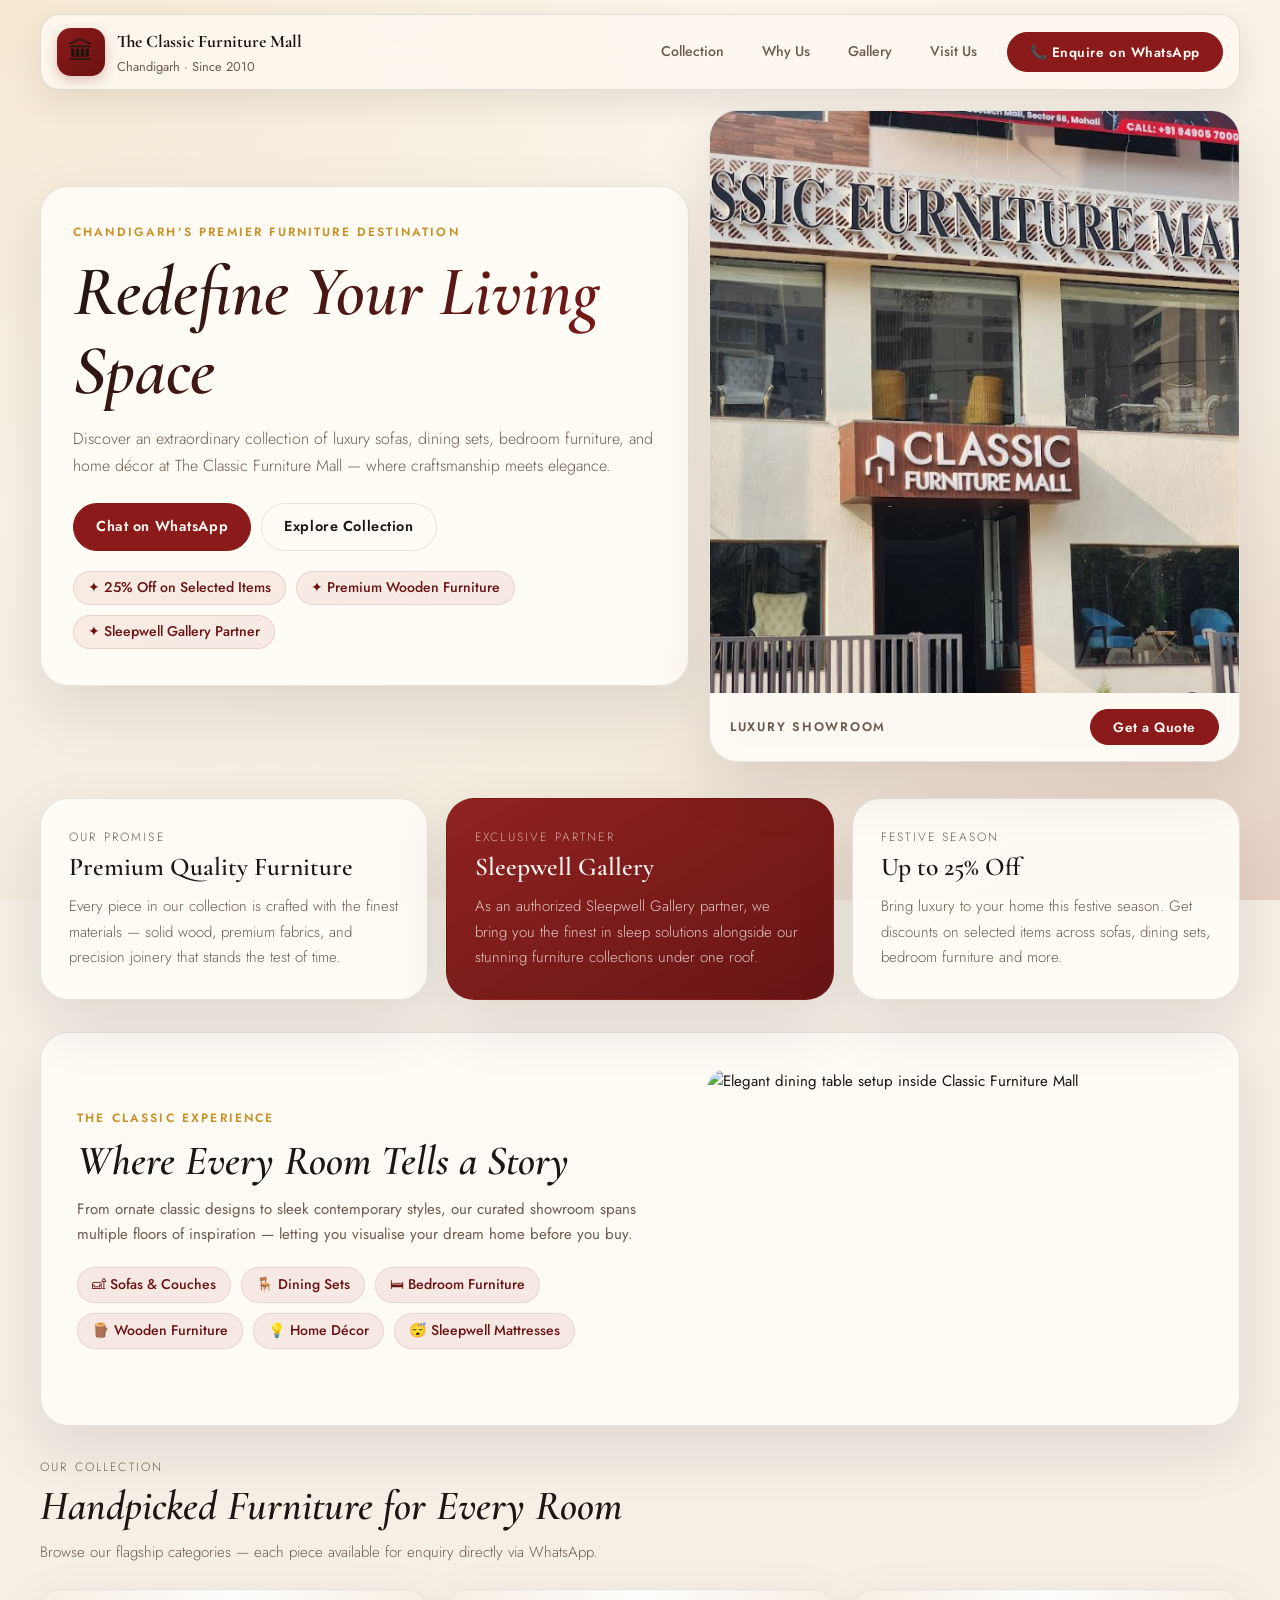
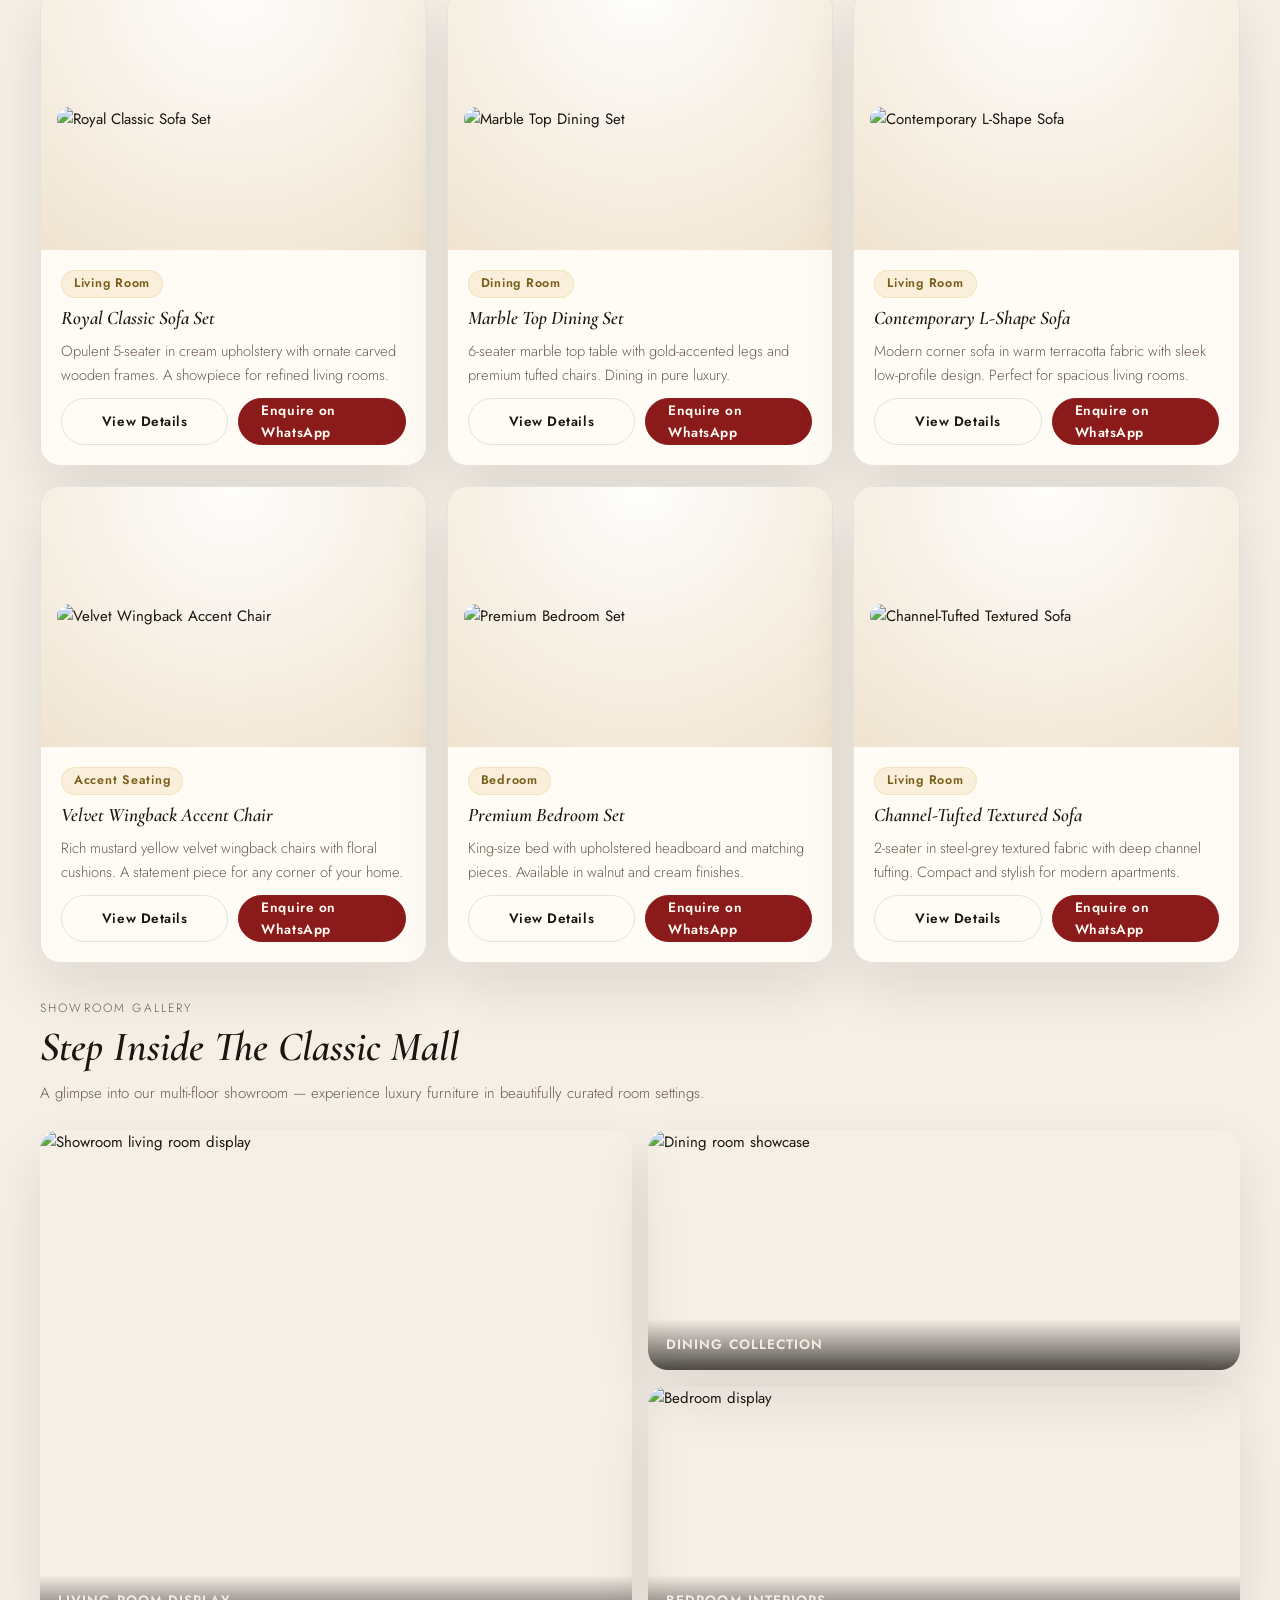
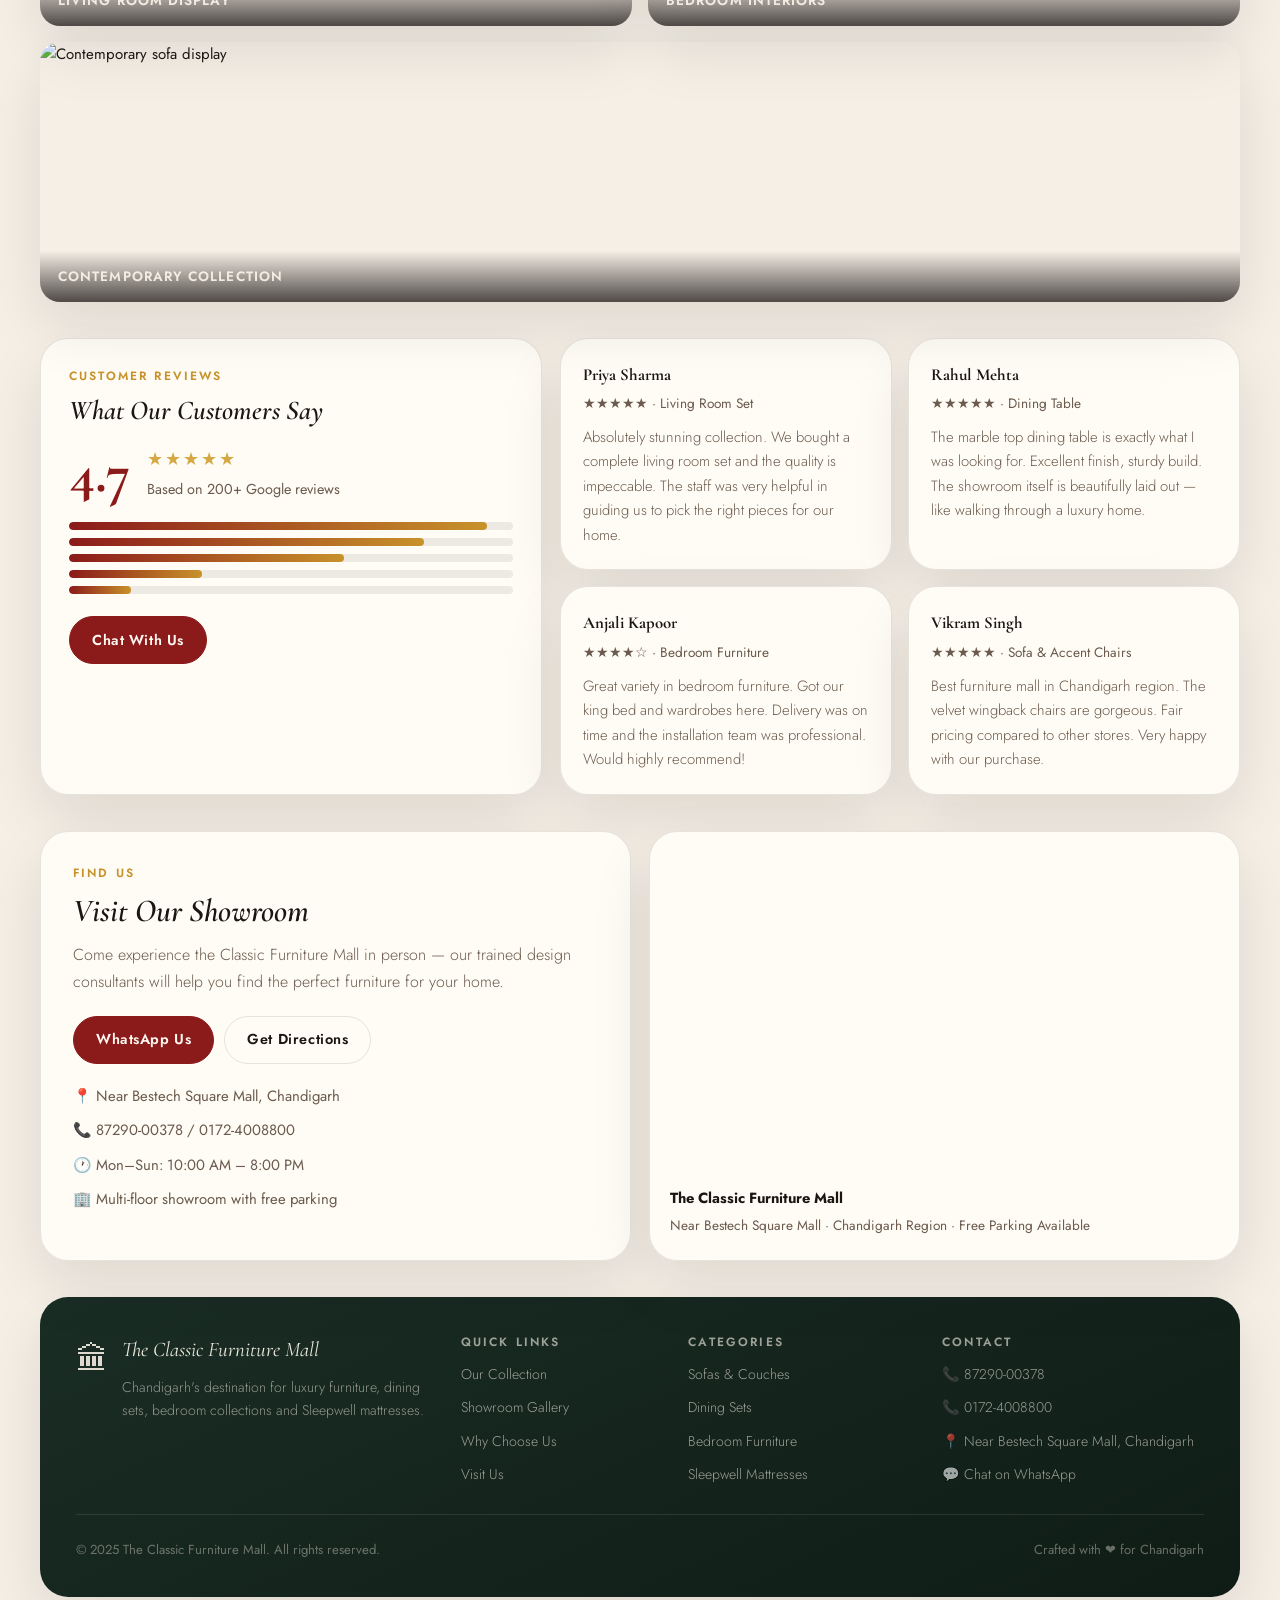
==== index.html @ c1176abf "Add files via upload" ====
<!DOCTYPE html>
<html lang="en">
<head>
  <meta charset="UTF-8" />
  <meta name="viewport" content="width=device-width, initial-scale=1.0" />
  <title>The Classic Furniture Mall – Chandigarh</title>
  <link rel="preconnect" href="https://fonts.googleapis.com" />
  <link rel="preconnect" href="https://fonts.gstatic.com" crossorigin />
  <link href="https://fonts.googleapis.com/css2?family=Cormorant+Garamond:ital,wght@0,400;0,600;0,700;1,400;1,600&family=Jost:wght@300;400;500;600;700&display=swap" rel="stylesheet" />
  <link rel="stylesheet" href="styles.css" />
</head>
<body>

<div class="site-bg"></div>

<!-- TOPBAR -->
<header class="topbar" id="topbar">
  <div class="shell">
    <div class="topbar-inner">
      <a href="#" class="brand">
        <div class="brand-icon">🏛</div>
        <div class="brand-text">
          <strong>The Classic Furniture Mall</strong>
          <span>Chandigarh · Since 2010</span>
        </div>
      </a>
      <nav class="nav">
        <a href="#collection">Collection</a>
        <a href="#why-us">Why Us</a>
        <a href="#gallery">Gallery</a>
        <a href="#visit">Visit Us</a>
      </nav>
      <a class="button button-solid topbar-cta" id="header-whatsapp" href="#" target="_blank" rel="noopener">
        📞 Enquire on WhatsApp
      </a>
    </div>
  </div>
</header>

<!-- HERO -->
<section class="hero">
  <div class="shell">
    <div class="hero-grid">
      <div class="hero-copy panel">
        <p class="eyebrow">Chandigarh's Premier Furniture Destination</p>
        <h1>Redefine Your Living Space</h1>
        <p class="lede">Discover an extraordinary collection of luxury sofas, dining sets, bedroom furniture, and home décor at The Classic Furniture Mall — where craftsmanship meets elegance.</p>
        <div class="hero-actions">
          <a class="button button-solid" id="hero-whatsapp" href="#" target="_blank" rel="noopener">Chat on WhatsApp</a>
          <a class="button button-outline" href="#collection">Explore Collection</a>
        </div>
        <ul class="hero-points">
          <li>✦ 25% Off on Selected Items</li>
          <li>✦ Premium Wooden Furniture</li>
          <li>✦ Sleepwell Gallery Partner</li>
        </ul>
      </div>
      <div class="hero-visual">
        <div class="hero-card">
          <img
            src="shop.png"
            onerror="this.src='https://images.unsplash.com/photo-1555041469-a586c61ea9bc?w=800&q=80'; this.onerror=null;"
          />
          <div class="hero-card-bar">
            <span>Luxury Showroom</span>
            <a class="button button-solid" id="hero-whatsapp2" href="#" target="_blank" rel="noopener" style="min-height:36px;font-size:0.85rem;">Get a Quote</a>
          </div>
        </div>
      </div>
    </div>
  </div>
</section>

<!-- HIGHLIGHTS -->
<section class="highlight-section" id="why-us">
  <div class="shell">
    <div class="highlight-grid">
      <div class="info-card panel">
        <p class="card-label">Our Promise</p>
        <h2>Premium Quality Furniture</h2>
        <p>Every piece in our collection is crafted with the finest materials — solid wood, premium fabrics, and precision joinery that stands the test of time.</p>
      </div>
      <div class="info-card panel info-card-accent">
        <p class="card-label">Exclusive Partner</p>
        <h2>Sleepwell Gallery</h2>
        <p>As an authorized Sleepwell Gallery partner, we bring you the finest in sleep solutions alongside our stunning furniture collections under one roof.</p>
      </div>
      <div class="info-card panel">
        <p class="card-label">Festive Season</p>
        <h2>Up to 25% Off</h2>
        <p>Bring luxury to your home this festive season. Get discounts on selected items across sofas, dining sets, bedroom furniture and more.</p>
      </div>
    </div>
  </div>
</section>

<!-- FEATURE BAND -->
<section class="feature-band">
  <div class="shell">
    <div class="feature-band-inner">
      <div>
        <p class="eyebrow">The Classic Experience</p>
        <h2>Where Every Room Tells a Story</h2>
        <p style="color:var(--muted);margin:12px 0 20px;">From ornate classic designs to sleek contemporary styles, our curated showroom spans multiple floors of inspiration — letting you visualise your dream home before you buy.</p>
        <div class="feature-tags">
          <span>🛋 Sofas & Couches</span>
          <span>🪑 Dining Sets</span>
          <span>🛏 Bedroom Furniture</span>
          <span>🪵 Wooden Furniture</span>
          <span>💡 Home Décor</span>
          <span>😴 Sleepwell Mattresses</span>
        </div>
      </div>
      <div class="feature-visual">
        <img
          src="https://lh3.googleusercontent.com/p/AF1QipMR-b3xWzJpYm1zNL_5LxuK2Ks6K9j3Mq2sE1M=s1360-w1360-h1020"
          alt="Elegant dining table setup inside Classic Furniture Mall"
          onerror="this.src='https://images.unsplash.com/photo-1617806118233-18e1de247200?w=700&q=80'; this.onerror=null;"
        />
      </div>
    </div>
  </div>
</section>

<!-- COLLECTION -->
<section class="collection-section" id="collection">
  <div class="shell">
    <div class="section-head">
      <p class="eyebrow">Our Collection</p>
      <h2>Handpicked Furniture for Every Room</h2>
      <p>Browse our flagship categories — each piece available for enquiry directly via WhatsApp.</p>
    </div>
    <div class="product-grid">

      <!-- Card 1 -->
      <article
        class="product-card"
        id="royal-sofa-set"
        data-name="Royal Classic Sofa Set"
        data-category="Living Room"
        data-description="An opulent 5-seater classic sofa set in cream upholstery with ornate carved wooden frames and matching cushions. Ideal for traditional and transitional living rooms."
        data-image="https://images.unsplash.com/photo-1555041469-a586c61ea9bc?w=700&q=80"
      >
        <div class="product-image-wrap">
          <img src="https://images.unsplash.com/photo-1555041469-a586c61ea9bc?w=700&q=80" alt="Royal Classic Sofa Set" />
        </div>
        <div class="product-body">
          <span class="product-tag">Living Room</span>
          <h3>Royal Classic Sofa Set</h3>
          <p>Opulent 5-seater in cream upholstery with ornate carved wooden frames. A showpiece for refined living rooms.</p>
          <div class="product-actions">
            <button class="button button-outline view-image-button">View Details</button>
            <a class="button button-solid buy-now-link" href="#" target="_blank" rel="noopener">Enquire on WhatsApp</a>
          </div>
        </div>
      </article>

      <!-- Card 2 -->
      <article
        class="product-card"
        id="marble-dining-set"
        data-name="Marble Top Dining Set"
        data-category="Dining Room"
        data-description="A stunning 6-seater marble top dining table with premium tufted chairs upholstered in cream leather. Gold-accented legs complete this luxury dining ensemble."
        data-image="https://images.unsplash.com/photo-1617806118233-18e1de247200?w=700&q=80"
      >
        <div class="product-image-wrap">
          <img src="https://images.unsplash.com/photo-1617806118233-18e1de247200?w=700&q=80" alt="Marble Top Dining Set" />
        </div>
        <div class="product-body">
          <span class="product-tag">Dining Room</span>
          <h3>Marble Top Dining Set</h3>
          <p>6-seater marble top table with gold-accented legs and premium tufted chairs. Dining in pure luxury.</p>
          <div class="product-actions">
            <button class="button button-outline view-image-button">View Details</button>
            <a class="button button-solid buy-now-link" href="#" target="_blank" rel="noopener">Enquire on WhatsApp</a>
          </div>
        </div>
      </article>

      <!-- Card 3 -->
      <article
        class="product-card"
        id="contemporary-sofa"
        data-name="Contemporary L-Shape Sofa"
        data-category="Living Room"
        data-description="A modern L-shaped corner sofa in warm terracotta fabric with a sleek low-profile design. Paired with a round glass coffee table for a complete contemporary living room look."
        data-image="https://images.unsplash.com/photo-1493663284031-b7e3aefcae8e?w=700&q=80"
      >
        <div class="product-image-wrap">
          <img src="https://images.unsplash.com/photo-1493663284031-b7e3aefcae8e?w=700&q=80" alt="Contemporary L-Shape Sofa" />
        </div>
        <div class="product-body">
          <span class="product-tag">Living Room</span>
          <h3>Contemporary L-Shape Sofa</h3>
          <p>Modern corner sofa in warm terracotta fabric with sleek low-profile design. Perfect for spacious living rooms.</p>
          <div class="product-actions">
            <button class="button button-outline view-image-button">View Details</button>
            <a class="button button-solid buy-now-link" href="#" target="_blank" rel="noopener">Enquire on WhatsApp</a>
          </div>
        </div>
      </article>

      <!-- Card 4 -->
      <article
        class="product-card"
        id="wingback-chair"
        data-name="Velvet Wingback Accent Chair"
        data-category="Accent Seating"
        data-description="Luxurious wingback accent chairs in rich mustard yellow velvet with floral throw cushions. A statement piece that brings warmth and sophistication to any corner."
        data-image="https://images.unsplash.com/photo-1567538096630-e0c55bd6374c?w=700&q=80"
      >
        <div class="product-image-wrap">
          <img src="https://images.unsplash.com/photo-1567538096630-e0c55bd6374c?w=700&q=80" alt="Velvet Wingback Accent Chair" />
        </div>
        <div class="product-body">
          <span class="product-tag">Accent Seating</span>
          <h3>Velvet Wingback Accent Chair</h3>
          <p>Rich mustard yellow velvet wingback chairs with floral cushions. A statement piece for any corner of your home.</p>
          <div class="product-actions">
            <button class="button button-outline view-image-button">View Details</button>
            <a class="button button-solid buy-now-link" href="#" target="_blank" rel="noopener">Enquire on WhatsApp</a>
          </div>
        </div>
      </article>

      <!-- Card 5 -->
      <article
        class="product-card"
        id="bedroom-set"
        data-name="Premium Bedroom Set"
        data-category="Bedroom"
        data-description="A complete premium bedroom set featuring a king-size bed with upholstered headboard, matching side tables, and a wardrobe. Available in walnut and cream finishes."
        data-image="https://images.unsplash.com/photo-1631049307264-da0ec9d70304?w=700&q=80"
      >
        <div class="product-image-wrap">
          <img src="https://images.unsplash.com/photo-1631049307264-da0ec9d70304?w=700&q=80" alt="Premium Bedroom Set" />
        </div>
        <div class="product-body">
          <span class="product-tag">Bedroom</span>
          <h3>Premium Bedroom Set</h3>
          <p>King-size bed with upholstered headboard and matching pieces. Available in walnut and cream finishes.</p>
          <div class="product-actions">
            <button class="button button-outline view-image-button">View Details</button>
            <a class="button button-solid buy-now-link" href="#" target="_blank" rel="noopener">Enquire on WhatsApp</a>
          </div>
        </div>
      </article>

      <!-- Card 6 -->
      <article
        class="product-card"
        id="textured-sofa"
        data-name="Channel-Tufted Textured Sofa"
        data-category="Living Room"
        data-description="A contemporary 2-seater sofa in textured steel-grey fabric with deep channel tufting and clean angular lines. Compact yet stylish, ideal for apartments and studio spaces."
        data-image="https://images.unsplash.com/photo-1586023492125-27b2c045efd7?w=700&q=80"
      >
        <div class="product-image-wrap">
          <img src="https://images.unsplash.com/photo-1586023492125-27b2c045efd7?w=700&q=80" alt="Channel-Tufted Textured Sofa" />
        </div>
        <div class="product-body">
          <span class="product-tag">Living Room</span>
          <h3>Channel-Tufted Textured Sofa</h3>
          <p>2-seater in steel-grey textured fabric with deep channel tufting. Compact and stylish for modern apartments.</p>
          <div class="product-actions">
            <button class="button button-outline view-image-button">View Details</button>
            <a class="button button-solid buy-now-link" href="#" target="_blank" rel="noopener">Enquire on WhatsApp</a>
          </div>
        </div>
      </article>

    </div>
  </div>
</section>

<!-- GALLERY -->
<section class="gallery-section" id="gallery">
  <div class="shell">
    <div class="section-head">
      <p class="eyebrow">Showroom Gallery</p>
      <h2>Step Inside The Classic Mall</h2>
      <p>A glimpse into our multi-floor showroom — experience luxury furniture in beautifully curated room settings.</p>
    </div>
    <div class="gallery-grid">
      <div class="gallery-item gallery-tall">
        <img src="https://images.unsplash.com/photo-1555041469-a586c61ea9bc?w=700&q=80" alt="Showroom living room display" />
        <div class="gallery-label">Living Room Display</div>
      </div>
      <div class="gallery-item">
        <img src="https://images.unsplash.com/photo-1617806118233-18e1de247200?w=700&q=80" alt="Dining room showcase" />
        <div class="gallery-label">Dining Collection</div>
      </div>
      <div class="gallery-item">
        <img src="https://images.unsplash.com/photo-1631049307264-da0ec9d70304?w=700&q=80" alt="Bedroom display" />
        <div class="gallery-label">Bedroom Interiors</div>
      </div>
      <div class="gallery-item gallery-wide">
        <img src="https://images.unsplash.com/photo-1493663284031-b7e3aefcae8e?w=1000&q=80" alt="Contemporary sofa display" />
        <div class="gallery-label">Contemporary Collection</div>
      </div>
    </div>
  </div>
</section>

<!-- REVIEWS -->
<section class="reviews-section">
  <div class="shell">
    <div class="reviews-grid">
      <div class="panel review-summary">
        <p class="eyebrow">Customer Reviews</p>
        <h2>What Our Customers Say</h2>
        <div class="rating-row">
          <span class="rating-score">4.7</span>
          <div>
            <p class="rating-stars">★★★★★</p>
            <p style="margin:0;color:var(--muted);font-size:0.9rem;">Based on 200+ Google reviews</p>
          </div>
        </div>
        <div class="rating-bars">
          <span style="--fill:94%"></span>
          <span style="--fill:80%"></span>
          <span style="--fill:62%"></span>
          <span style="--fill:30%"></span>
          <span style="--fill:14%"></span>
        </div>
        <a class="button button-solid" id="visit-whatsapp" href="#" target="_blank" rel="noopener">Chat With Us</a>
      </div>
      <div class="review-cards">
        <div class="panel review-card">
          <p class="review-name">Priya Sharma</p>
          <p class="review-meta">★★★★★ · Living Room Set</p>
          <p>Absolutely stunning collection. We bought a complete living room set and the quality is impeccable. The staff was very helpful in guiding us to pick the right pieces for our home.</p>
        </div>
        <div class="panel review-card">
          <p class="review-name">Rahul Mehta</p>
          <p class="review-meta">★★★★★ · Dining Table</p>
          <p>The marble top dining table is exactly what I was looking for. Excellent finish, sturdy build. The showroom itself is beautifully laid out — like walking through a luxury home.</p>
        </div>
        <div class="panel review-card">
          <p class="review-name">Anjali Kapoor</p>
          <p class="review-meta">★★★★☆ · Bedroom Furniture</p>
          <p>Great variety in bedroom furniture. Got our king bed and wardrobes here. Delivery was on time and the installation team was professional. Would highly recommend!</p>
        </div>
        <div class="panel review-card">
          <p class="review-name">Vikram Singh</p>
          <p class="review-meta">★★★★★ · Sofa & Accent Chairs</p>
          <p>Best furniture mall in Chandigarh region. The velvet wingback chairs are gorgeous. Fair pricing compared to other stores. Very happy with our purchase.</p>
        </div>
      </div>
    </div>
  </div>
</section>

<!-- VISIT -->
<section class="visit-section" id="visit">
  <div class="shell">
    <div class="visit-grid">
      <div class="panel visit-copy">
        <p class="eyebrow">Find Us</p>
        <h2>Visit Our Showroom</h2>
        <p class="lede" style="margin:8px 0 0;">Come experience the Classic Furniture Mall in person — our trained design consultants will help you find the perfect furniture for your home.</p>
        <div class="visit-actions">
          <a class="button button-solid" id="visit-whatsapp2" href="#" target="_blank" rel="noopener">WhatsApp Us</a>
          <a class="button button-outline" href="https://maps.google.com/?q=Classic+Furniture+Mall+Chandigarh" target="_blank" rel="noopener">Get Directions</a>
        </div>
        <ul class="detail-list">
          <li>📍 Near Bestech Square Mall, Chandigarh</li>
          <li>📞 87290-00378 / 0172-4008800</li>
          <li>🕐 Mon–Sun: 10:00 AM – 8:00 PM</li>
          <li>🏢 Multi-floor showroom with free parking</li>
        </ul>
      </div>
      <div class="panel visit-map">
        <div style="border-radius:var(--radius-md);overflow:hidden;height:320px;">
          <iframe
            src="https://www.google.com/maps/embed?pb=!1m18!1m12!1m3!1d3430.0!2d76.7387!3d30.6764!2m3!1f0!2f0!3f0!3m2!1i1024!2i768!4f13.1!3m3!1m2!1s0x390fed0c48!2sThe+Classic+Furniture+Mall!5e0!3m2!1sen!2sin!4v1"
            width="100%"
            height="320"
            style="border:0;display:block;"
            allowfullscreen=""
            loading="lazy"
            referrerpolicy="no-referrer-when-downgrade"
            title="The Classic Furniture Mall location"
          ></iframe>
        </div>
        <div class="visit-map-copy">
          <p><strong>The Classic Furniture Mall</strong></p>
          <p style="color:var(--muted);">Near Bestech Square Mall · Chandigarh Region · Free Parking Available</p>
        </div>
      </div>
    </div>
  </div>
</section>

<!-- FOOTER -->
<footer class="footer">
  <div class="shell">
    <div class="panel-dark footer-inner">
      <div class="footer-grid">
        <div>
          <div class="footer-brand-top">
            <div style="font-size:2rem;">🏛</div>
            <div>
              <p class="footer-title">The Classic Furniture Mall</p>
              <p class="footer-copy muted-text">Chandigarh's destination for luxury furniture, dining sets, bedroom collections and Sleepwell mattresses.</p>
            </div>
          </div>
        </div>
        <div>
          <p class="footer-head">Quick Links</p>
          <ul class="footer-links">
            <li><a href="#collection">Our Collection</a></li>
            <li><a href="#gallery">Showroom Gallery</a></li>
            <li><a href="#why-us">Why Choose Us</a></li>
            <li><a href="#visit">Visit Us</a></li>
          </ul>
        </div>
        <div>
          <p class="footer-head">Categories</p>
          <ul class="footer-links">
            <li><a href="#collection">Sofas & Couches</a></li>
            <li><a href="#collection">Dining Sets</a></li>
            <li><a href="#collection">Bedroom Furniture</a></li>
            <li><a href="#collection">Sleepwell Mattresses</a></li>
          </ul>
        </div>
        <div>
          <p class="footer-head">Contact</p>
          <ul class="footer-links">
            <li>📞 87290-00378</li>
            <li>📞 0172-4008800</li>
            <li>📍 Near Bestech Square Mall, Chandigarh</li>
            <li><a id="footer-whatsapp" href="#" target="_blank" rel="noopener">💬 Chat on WhatsApp</a></li>
          </ul>
        </div>
      </div>
      <div class="footer-bottom">
        <p>© 2025 The Classic Furniture Mall. All rights reserved.</p>
        <p>Crafted with ❤ for Chandigarh</p>
      </div>
    </div>
  </div>
</footer>

<!-- IMAGE MODAL -->
<div class="image-modal" id="image-modal" role="dialog" aria-modal="true" aria-hidden="true">
  <div class="image-modal-backdrop" data-modal-close="true"></div>
  <div class="image-modal-dialog">
    <div style="display:flex;align-items:center;justify-content:space-between;gap:12px;">
      <div>
        <p class="card-label" id="modal-category" style="margin:0 0 4px;"></p>
        <h3 id="modal-title" style="font-size:1.4rem;"></h3>
      </div>
      <button class="modal-close" id="modal-close" aria-label="Close modal">✕ Close</button>
    </div>
    <div class="modal-image-frame">
      <img id="modal-image" src="" alt="" />
    </div>
    <p id="modal-description" style="margin:14px 0 0;color:var(--muted);"></p>
  </div>
</div>

<script src="script.js"></script>
</body>
</html>
---- styles.css ----
@import url('https://fonts.googleapis.com/css2?family=Cormorant+Garamond:ital,wght@0,400;0,600;0,700;1,400;1,600&family=Jost:wght@300;400;500;600;700&display=swap');

:root {
  --bg: #f5efe6;
  --bg-soft: #faf6f0;
  --panel: rgba(255, 252, 246, 0.94);
  --panel-dark: #1a2d25;
  --text: #1c1612;
  --muted: #6b5b4e;
  --line: rgba(28, 22, 18, 0.11);
  --brand: #8b1a1a;
  --brand-deep: #6b1212;
  --accent: #c8922a;
  --gold: #d4a843;
  --cream: #f9f3e8;
  --shadow: 0 24px 60px rgba(28, 22, 18, 0.10);
  --radius-xl: 28px;
  --radius-lg: 20px;
  --radius-md: 14px;
  --shell: 1200px;

  --font-display: 'Cormorant Garamond', Georgia, serif;
  --font-body: 'Jost', 'Segoe UI', Tahoma, sans-serif;
}

*, *::before, *::after {
  box-sizing: border-box;
}

html {
  scroll-behavior: smooth;
}

body {
  margin: 0;
  color: var(--text);
  font: 15px/1.65 var(--font-body);
  background: var(--bg);
  -webkit-font-smoothing: antialiased;
  text-rendering: optimizeLegibility;
}

img {
  display: block;
  max-width: 100%;
}

a {
  color: inherit;
  text-decoration: none;
}

button {
  font: inherit;
  cursor: pointer;
}

/* ——— BACKGROUND ——— */
.site-bg {
  position: fixed;
  inset: 0;
  z-index: -1;
  background:
    radial-gradient(ellipse at top left, rgba(200, 146, 42, 0.15), transparent 40%),
    radial-gradient(ellipse at bottom right, rgba(139, 26, 26, 0.10), transparent 40%),
    linear-gradient(160deg, #fdf8f0 0%, #f0e6d8 100%);
}

/* ——— SHELL ——— */
.shell {
  width: min(var(--shell), calc(100% - 24px));
  margin: 0 auto;
}

/* ——— PANELS ——— */
.panel, .info-card, .hero-card, .review-card, .visit-copy, .visit-map, .review-summary {
  border-radius: var(--radius-xl);
  box-shadow: var(--shadow);
}

.panel, .info-card, .hero-card, .review-card, .visit-copy, .visit-map, .review-summary {
  background: var(--panel);
  border: 1px solid var(--line);
}

.panel-dark, .footer-inner {
  background: linear-gradient(155deg, #1a2d25 0%, #0f1c16 100%);
  color: rgba(249, 243, 232, 0.88);
  border-radius: var(--radius-xl);
  box-shadow: var(--shadow);
}

/* ——— EYEBROW / LABELS ——— */
.eyebrow, .card-label, .footer-head {
  margin: 0 0 10px;
  color: var(--accent);
  font-size: 0.75rem;
  font-weight: 600;
  letter-spacing: 0.18em;
  text-transform: uppercase;
  font-family: var(--font-body);
}

.footer-head {
  color: rgba(249, 243, 232, 0.6);
}

/* ——— HEADINGS ——— */
h1, h2, h3 {
  margin: 0;
  font-family: var(--font-display);
  font-weight: 600;
  line-height: 1.12;
}

.muted-text {
  color: var(--muted);
}

/* ——— BUTTONS ——— */
.button {
  display: inline-flex;
  align-items: center;
  justify-content: center;
  min-height: 48px;
  padding: 0 22px;
  border-radius: 999px;
  border: 1.5px solid transparent;
  font-family: var(--font-body);
  font-weight: 600;
  font-size: 0.9rem;
  letter-spacing: 0.04em;
  cursor: pointer;
  transition: background-color 180ms ease, color 180ms ease, border-color 180ms ease, transform 180ms ease, box-shadow 180ms ease;
}

.button:hover,
.button:focus-visible {
  transform: translateY(-2px);
  box-shadow: 0 8px 24px rgba(139, 26, 26, 0.20);
}

.button-solid {
  background: var(--brand);
  color: #fff8f0;
  border-color: var(--brand);
}

.button-solid:hover,
.button-solid:focus-visible {
  background: var(--brand-deep);
  border-color: var(--brand-deep);
}

.button-outline {
  background: transparent;
  border-color: var(--line);
  color: var(--text);
}

.button-outline:hover {
  border-color: var(--brand);
  color: var(--brand);
  box-shadow: 0 4px 16px rgba(139, 26, 26, 0.12);
}

/* ——— TOPBAR ——— */
.topbar {
  position: sticky;
  top: 0;
  z-index: 30;
  padding-top: 14px;
}

.topbar-inner {
  display: flex;
  flex-wrap: wrap;
  align-items: center;
  gap: 14px;
  padding: 12px 16px;
  border: 1px solid var(--line);
  border-radius: var(--radius-lg);
  background: rgba(253, 248, 240, 0.88);
  backdrop-filter: blur(18px);
  box-shadow: 0 12px 32px rgba(28, 22, 18, 0.09);
  transition: transform 260ms ease, opacity 260ms ease, padding 220ms ease;
}

.topbar.is-hidden .topbar-inner {
  transform: translateY(calc(-100% - 16px));
  opacity: 0;
}

.topbar.is-compact .topbar-inner {
  padding: 8px 16px;
}

.brand {
  display: inline-flex;
  align-items: center;
  gap: 12px;
  flex: 1 1 200px;
}

.brand-icon {
  width: 48px;
  height: 48px;
  flex: 0 0 auto;
  border-radius: 14px;
  background: linear-gradient(135deg, var(--brand), var(--brand-deep));
  display: flex;
  align-items: center;
  justify-content: center;
  font-size: 1.6rem;
  box-shadow: 0 4px 12px rgba(139, 26, 26, 0.25);
}

.brand-text {
  display: grid;
}

.brand-text strong {
  font-family: var(--font-display);
  font-size: 1.1rem;
  font-weight: 700;
  color: var(--text);
}

.brand-text span {
  color: var(--muted);
  font-size: 0.8rem;
}

.topbar.is-compact .brand-icon {
  width: 36px;
  height: 36px;
  font-size: 1.2rem;
}

.topbar.is-compact .brand-text span,
.topbar.is-compact .nav {
  display: none;
}

.nav {
  display: flex;
  flex-wrap: wrap;
  gap: 6px;
  flex: 0 1 auto;
}

.nav a {
  display: inline-flex;
  align-items: center;
  min-height: 38px;
  padding: 0 16px;
  border-radius: 999px;
  color: var(--muted);
  font-size: 0.88rem;
  font-weight: 500;
  transition: background-color 180ms ease, color 180ms ease;
}

.nav a:hover,
.nav a:focus-visible {
  background: rgba(139, 26, 26, 0.08);
  color: var(--brand);
}

.topbar-cta {
  white-space: nowrap;
  font-size: 0.85rem;
  min-height: 40px;
}

/* ——— HERO ——— */
.hero {
  padding: 20px 0 32px;
}

.hero-grid {
  display: grid;
  gap: 20px;
}

.hero-copy {
  padding: 36px 32px;
}

.hero-copy h1 {
  font-size: clamp(2.6rem, 8vw, 4.4rem);
  font-style: italic;
  margin: 8px 0 14px;
  background: linear-gradient(135deg, #1c1612, var(--brand));
  -webkit-background-clip: text;
  -webkit-text-fill-color: transparent;
  background-clip: text;
}

.lede {
  margin: 0;
  color: var(--muted);
  font-size: 1rem;
  line-height: 1.7;
  font-weight: 300;
}

.hero-actions, .visit-actions, .product-actions {
  display: flex;
  flex-wrap: wrap;
  gap: 10px;
}

.hero-actions {
  margin: 24px 0 20px;
}

.hero-points, .feature-tags, .detail-list, .footer-links {
  margin: 0;
  padding: 0;
  list-style: none;
}

.hero-points {
  display: flex;
  flex-wrap: wrap;
  gap: 10px;
}

.hero-points li {
  display: inline-flex;
  align-items: center;
  min-height: 34px;
  padding: 0 14px;
  border-radius: 999px;
  background: rgba(139, 26, 26, 0.07);
  color: var(--brand-deep);
  font-size: 0.88rem;
  font-weight: 500;
  border: 1px solid rgba(139, 26, 26, 0.12);
}

/* ——— HERO VISUAL ——— */
.hero-visual {
  position: relative;
}

.hero-visual::before {
  content: "";
  position: absolute;
  inset: 14px;
  border-radius: var(--radius-xl);
  background: linear-gradient(135deg, rgba(200, 146, 42, 0.20), rgba(139, 26, 26, 0.14));
  z-index: 0;
}

.hero-card {
  position: relative;
  z-index: 1;
  overflow: hidden;
}

.hero-card img {
  width: 100%;
  aspect-ratio: 4 / 4.4;
  object-fit: cover;
}

.hero-card-bar {
  display: flex;
  align-items: center;
  justify-content: space-between;
  gap: 14px;
  padding: 16px 20px;
}

.hero-card-bar span {
  color: var(--muted);
  font-size: 0.78rem;
  font-weight: 600;
  letter-spacing: 0.14em;
  text-transform: uppercase;
}

/* ——— HIGHLIGHTS ——— */
.highlight-section {
  padding: 4px 0 28px;
}

.highlight-grid, .reviews-grid, .visit-grid, .footer-grid {
  display: grid;
  gap: 18px;
}

.info-card {
  padding: 28px;
}

.info-card h2 {
  margin: 6px 0 12px;
  font-size: 1.6rem;
}

.info-card p {
  margin: 0;
  color: var(--muted);
  font-weight: 300;
  line-height: 1.7;
}

.info-card-accent {
  background: linear-gradient(150deg, rgba(139, 26, 26, 0.96), rgba(100, 16, 16, 0.98));
  color: #fff8f0;
  border-color: transparent;
}

.info-card-accent .card-label {
  color: rgba(255, 248, 240, 0.65);
}

.info-card-accent p {
  color: rgba(255, 248, 240, 0.78);
}

/* ——— FEATURE BAND ——— */
.feature-band {
  padding: 4px 0 28px;
}

.feature-band-inner {
  display: grid;
  gap: 24px;
  padding: 36px;
  border: 1px solid var(--line);
  border-radius: var(--radius-xl);
  background: rgba(255, 252, 246, 0.85);
  box-shadow: var(--shadow);
}

.feature-band-inner h2 {
  font-size: clamp(1.8rem, 5vw, 2.6rem);
  font-style: italic;
  margin: 6px 0 0;
}

.feature-tags {
  display: flex;
  flex-wrap: wrap;
  gap: 10px;
  margin-top: 4px;
}

.feature-tags span {
  display: inline-flex;
  align-items: center;
  min-height: 36px;
  padding: 0 14px;
  border-radius: 999px;
  background: rgba(139, 26, 26, 0.07);
  color: var(--brand-deep);
  font-size: 0.88rem;
  font-weight: 500;
  border: 1px solid rgba(139, 26, 26, 0.10);
}

.feature-visual {
  border-radius: var(--radius-lg);
  overflow: hidden;
}

.feature-visual img {
  width: 100%;
  height: 320px;
  object-fit: cover;
}

/* ——— COLLECTION ——— */
.collection-section {
  padding: 4px 0 32px;
}

.section-head {
  margin-bottom: 24px;
}

.section-head h2 {
  margin: 6px 0 10px;
  font-size: clamp(1.8rem, 5vw, 2.6rem);
  font-style: italic;
}

.section-head p {
  margin: 0;
  color: var(--muted);
  font-weight: 300;
}

.product-grid {
  display: grid;
  gap: 20px;
}

.product-card {
  display: flex;
  flex-direction: column;
  overflow: hidden;
  border: 1px solid var(--line);
  border-radius: var(--radius-lg);
  background: rgba(255, 252, 246, 0.97);
  box-shadow: var(--shadow);
  transition: transform 220ms ease, box-shadow 220ms ease;
}

.product-card:hover {
  transform: translateY(-4px);
  box-shadow: 0 32px 72px rgba(28, 22, 18, 0.14);
}

.product-image-wrap {
  display: flex;
  align-items: center;
  justify-content: center;
  min-height: 260px;
  padding: 16px;
  background:
    radial-gradient(circle at top, rgba(255, 255, 255, 0.95), rgba(240, 228, 208, 0.9)),
    #f0e4d0;
  overflow: hidden;
}

.product-image-wrap img {
  width: 100%;
  max-height: 280px;
  object-fit: cover;
  border-radius: var(--radius-md);
  transition: transform 300ms ease;
}

.product-card:hover .product-image-wrap img {
  transform: scale(1.03);
}

.product-body {
  display: flex;
  flex: 1;
  flex-direction: column;
  gap: 10px;
  padding: 20px;
}

.product-tag {
  display: inline-flex;
  align-items: center;
  width: fit-content;
  min-height: 28px;
  padding: 0 12px;
  border-radius: 999px;
  background: rgba(212, 168, 67, 0.15);
  color: #7a5e1a;
  font-size: 0.78rem;
  font-weight: 600;
  letter-spacing: 0.06em;
  border: 1px solid rgba(212, 168, 67, 0.20);
}

.product-body h3 {
  font-size: 1.2rem;
  font-style: italic;
}

.product-body p {
  margin: 0;
  color: var(--muted);
  font-weight: 300;
  line-height: 1.65;
  font-size: 0.92rem;
}

.product-actions {
  margin-top: auto;
}

.product-actions .button {
  flex: 1 1 150px;
  font-size: 0.85rem;
  min-height: 42px;
}

/* ——— GALLERY ——— */
.gallery-section {
  padding: 4px 0 32px;
}

.gallery-grid {
  display: grid;
  grid-template-columns: 1fr 1fr;
  grid-template-rows: auto auto;
  gap: 16px;
}

.gallery-item {
  position: relative;
  border-radius: var(--radius-lg);
  overflow: hidden;
  box-shadow: var(--shadow);
}

.gallery-item img {
  width: 100%;
  height: 240px;
  object-fit: cover;
  transition: transform 400ms ease;
}

.gallery-item:hover img {
  transform: scale(1.05);
}

.gallery-tall {
  grid-row: span 2;
}

.gallery-tall img {
  height: 100%;
  min-height: 400px;
}

.gallery-wide {
  grid-column: span 2;
}

.gallery-wide img {
  height: 260px;
}

.gallery-label {
  position: absolute;
  bottom: 0;
  left: 0;
  right: 0;
  padding: 14px 18px;
  background: linear-gradient(transparent, rgba(15, 10, 8, 0.72));
  color: rgba(249, 243, 232, 0.92);
  font-size: 0.85rem;
  font-weight: 600;
  letter-spacing: 0.08em;
  text-transform: uppercase;
}

/* ——— REVIEWS ——— */
.reviews-section {
  padding: 4px 0 32px;
}

.review-summary {
  padding: 28px;
}

.review-summary h2 {
  margin: 6px 0 18px;
  font-size: 1.7rem;
  font-style: italic;
}

.rating-row {
  display: flex;
  align-items: center;
  gap: 16px;
  margin-bottom: 20px;
}

.rating-score {
  font-family: var(--font-display);
  font-size: 3.6rem;
  font-weight: 700;
  line-height: 1;
  color: var(--brand);
}

.rating-stars {
  margin: 0 0 4px;
  color: var(--gold);
  font-size: 1.1rem;
  letter-spacing: 2px;
}

.rating-bars {
  display: grid;
  gap: 8px;
  margin-bottom: 22px;
}

.rating-bars span {
  position: relative;
  display: block;
  height: 8px;
  border-radius: 999px;
  background: rgba(28, 22, 18, 0.08);
  overflow: hidden;
}

.rating-bars span::after {
  content: "";
  position: absolute;
  inset: 0 auto 0 0;
  width: var(--fill);
  border-radius: inherit;
  background: linear-gradient(90deg, var(--brand), var(--accent));
}

.review-cards {
  display: grid;
  gap: 16px;
}

.review-card {
  padding: 22px;
}

.review-name {
  margin: 0 0 4px;
  font-family: var(--font-display);
  font-size: 1.05rem;
  font-weight: 700;
}

.review-meta {
  margin: 0 0 10px;
  color: var(--muted);
  font-size: 0.85rem;
}

.review-card p:last-child {
  margin: 0;
  color: var(--muted);
  font-weight: 300;
  font-size: 0.93rem;
  line-height: 1.65;
}

/* ——— VISIT ——— */
.visit-section {
  padding: 4px 0 32px;
}

.visit-copy {
  padding: 32px;
}

.visit-copy h2 {
  margin: 6px 0 12px;
  font-size: 2rem;
  font-style: italic;
}

.visit-actions {
  margin: 20px 0 20px;
}

.detail-list {
  display: grid;
  gap: 10px;
}

.detail-list li {
  color: var(--muted);
  font-size: 0.93rem;
  font-weight: 400;
}

.visit-map {
  padding: 20px;
}

.visit-map-copy {
  padding-top: 14px;
}

.visit-map-copy p {
  margin: 0 0 4px;
  font-size: 0.92rem;
}

.visit-map-copy p:last-child {
  color: var(--muted);
  font-size: 0.85rem;
}

/* ——— FOOTER ——— */
.footer {
  padding: 4px 0 28px;
}

.footer-inner {
  padding: 36px;
  margin-bottom: 0;
}

.footer-grid {
  margin-bottom: 28px;
}

.footer-brand-top {
  display: flex;
  align-items: flex-start;
  gap: 14px;
  margin-bottom: 6px;
}

.footer-title {
  margin: 0 0 8px;
  font-family: var(--font-display);
  font-size: 1.3rem;
  font-style: italic;
  color: rgba(249, 243, 232, 0.95);
}

.footer-copy {
  margin: 0;
  font-size: 0.88rem;
  line-height: 1.65;
  color: rgba(249, 243, 232, 0.55);
  font-weight: 300;
}

.footer-links {
  display: grid;
  gap: 10px;
}

.footer-links li, .footer-links a {
  color: rgba(249, 243, 232, 0.6);
  font-size: 0.88rem;
  font-weight: 300;
  transition: color 160ms ease;
}

.footer-links a:hover {
  color: rgba(249, 243, 232, 0.95);
}

.footer-bottom {
  display: grid;
  gap: 6px;
  padding-top: 24px;
  border-top: 1px solid rgba(249, 243, 232, 0.10);
  color: rgba(249, 243, 232, 0.38);
  font-size: 0.82rem;
  text-align: center;
}

.footer-bottom p {
  margin: 0;
}

/* ——— IMAGE MODAL ——— */
.image-modal {
  position: fixed;
  inset: 0;
  z-index: 60;
  display: grid;
  place-items: center;
  padding: 16px;
  opacity: 0;
  visibility: hidden;
  pointer-events: none;
  transition: opacity 200ms ease, visibility 200ms ease;
}

.image-modal.is-open {
  opacity: 1;
  visibility: visible;
  pointer-events: auto;
}

.image-modal-backdrop {
  position: absolute;
  inset: 0;
  background: rgba(12, 8, 6, 0.78);
  backdrop-filter: blur(6px);
}

.image-modal-dialog {
  position: relative;
  z-index: 1;
  width: min(960px, 100%);
  max-height: 90vh;
  overflow: auto;
  padding: 24px;
  border: 1px solid var(--line);
  border-radius: var(--radius-xl);
  background: rgba(255, 252, 246, 0.99);
  box-shadow: 0 32px 80px rgba(12, 8, 6, 0.28);
}

.modal-close {
  display: inline-flex;
  align-items: center;
  justify-content: center;
  min-height: 38px;
  padding: 0 16px;
  border: 1.5px solid var(--line);
  border-radius: 999px;
  background: transparent;
  color: var(--muted);
  font-size: 0.85rem;
  font-weight: 600;
  cursor: pointer;
  transition: background-color 160ms ease, color 160ms ease;
}

.modal-close:hover {
  background: rgba(139, 26, 26, 0.08);
  color: var(--brand);
  border-color: var(--brand);
}

.modal-image-frame {
  margin-top: 16px;
  padding: 16px;
  border-radius: var(--radius-lg);
  background:
    radial-gradient(circle at top, rgba(255, 255, 255, 0.95), rgba(240, 228, 208, 0.9)),
    #f0e4d0;
}

.modal-image-frame img {
  width: 100%;
  max-height: 66vh;
  object-fit: contain;
  border-radius: var(--radius-md);
}

/* ——— RESPONSIVE ——— */
@media (min-width: 700px) {
  .shell {
    width: min(var(--shell), calc(100% - 48px));
  }

  .hero-grid {
    grid-template-columns: 1fr 1fr;
    align-items: center;
  }

  .highlight-grid {
    grid-template-columns: repeat(3, 1fr);
  }

  .product-grid {
    grid-template-columns: repeat(2, 1fr);
  }

  .reviews-grid {
    grid-template-columns: 1fr 1fr;
  }

  .review-cards {
    grid-template-columns: repeat(2, 1fr);
  }

  .visit-grid {
    grid-template-columns: 1fr 1fr;
  }

  .footer-grid {
    grid-template-columns: repeat(2, 1fr);
  }

  .footer-bottom {
    grid-template-columns: 1fr 1fr;
    text-align: left;
  }

  .footer-bottom p:last-child {
    text-align: right;
  }
}

@media (min-width: 980px) {
  .topbar-inner {
    flex-wrap: nowrap;
  }

  .hero-grid {
    grid-template-columns: 1.1fr 0.9fr;
  }

  .feature-band-inner {
    grid-template-columns: 1.1fr 0.9fr;
    align-items: center;
  }

  .product-grid {
    grid-template-columns: repeat(3, 1fr);
  }

  .reviews-grid {
    grid-template-columns: 0.85fr 1.15fr;
  }

  .footer-grid {
    grid-template-columns: 1.4fr 0.8fr 0.9fr 1fr;
  }
}
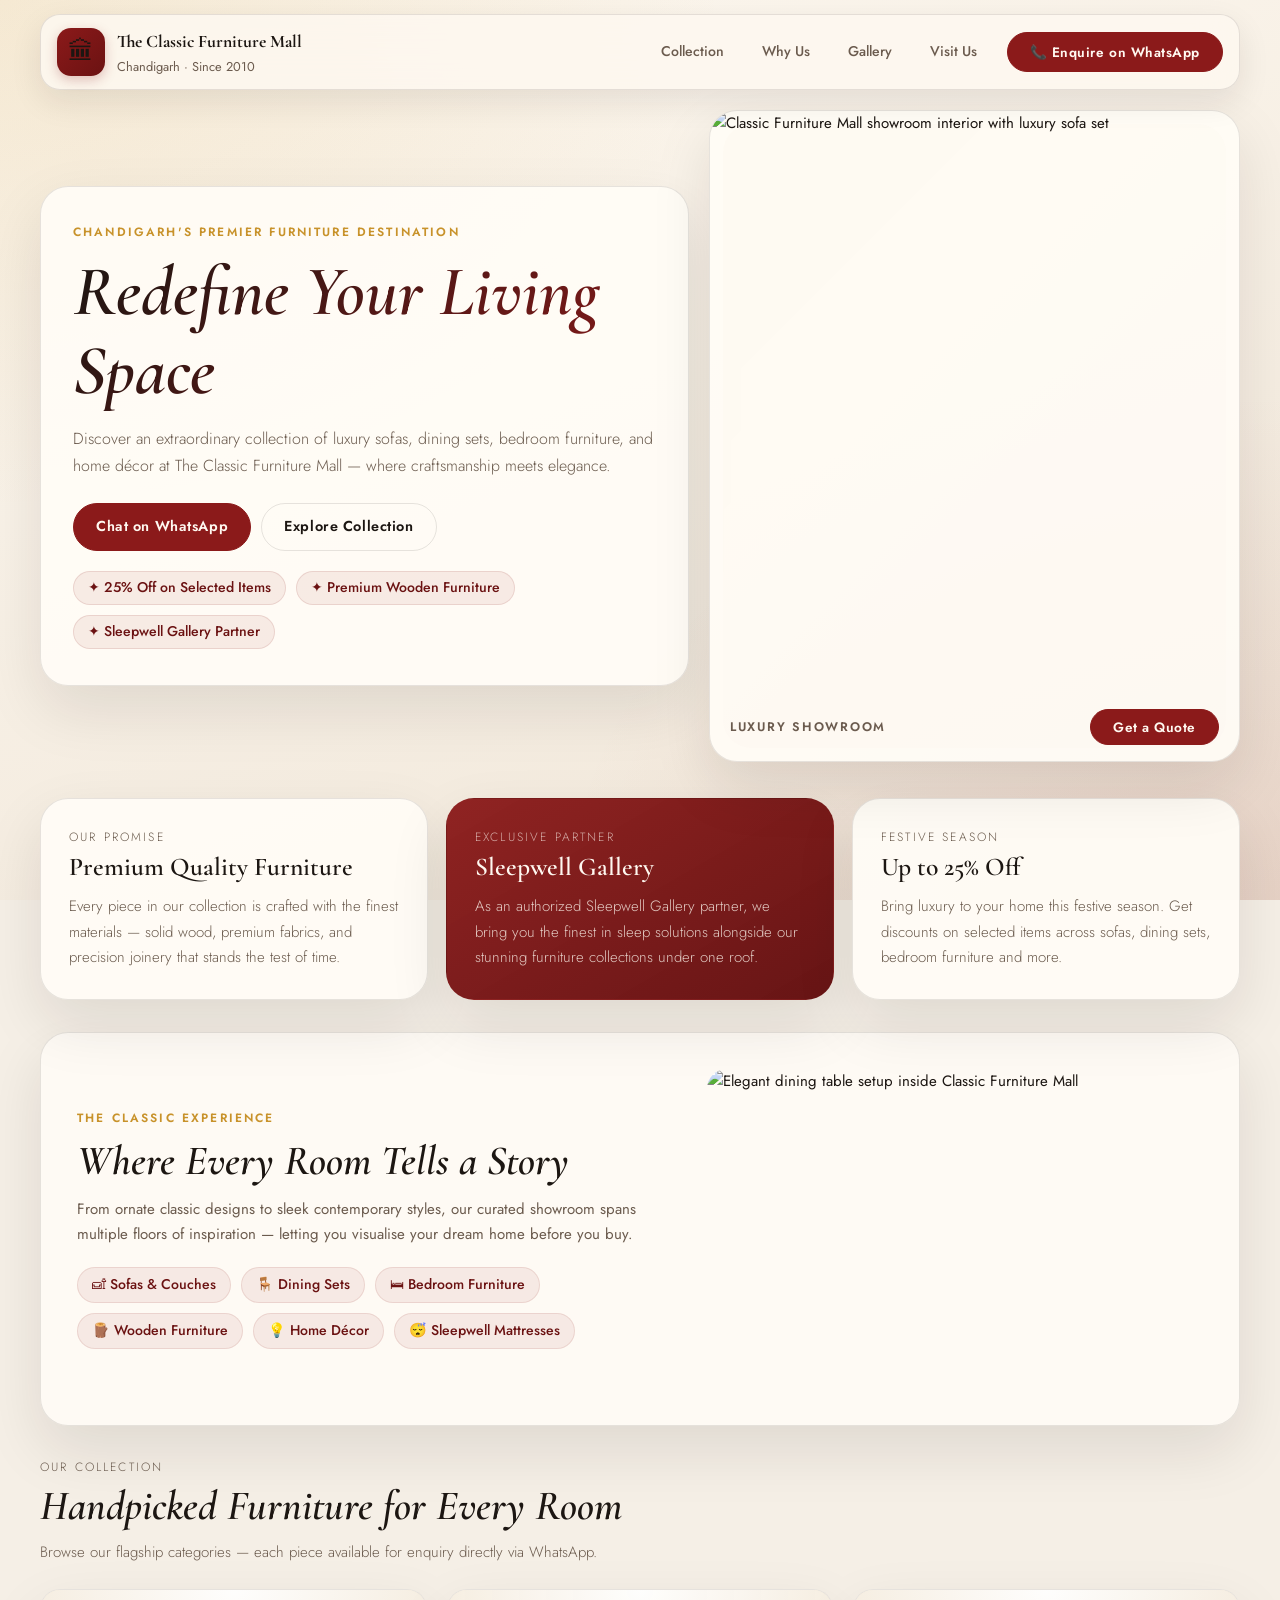
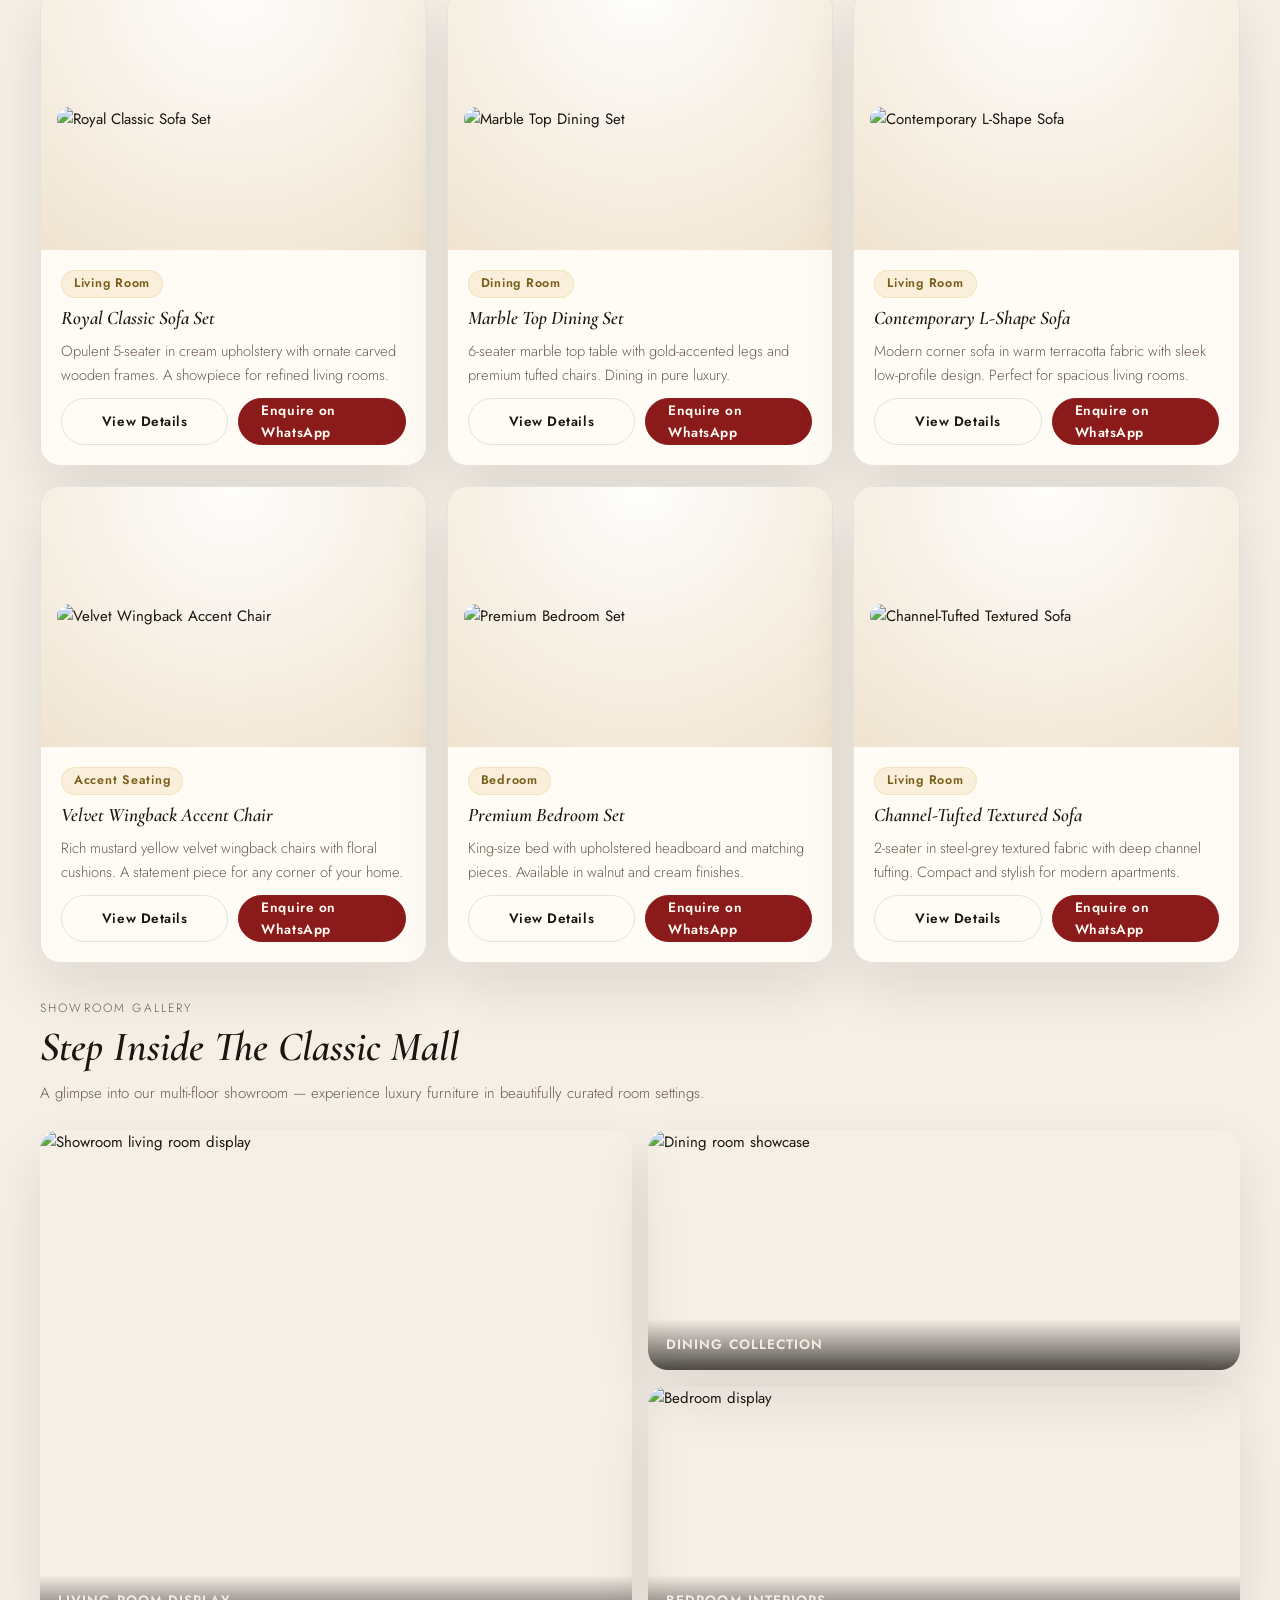
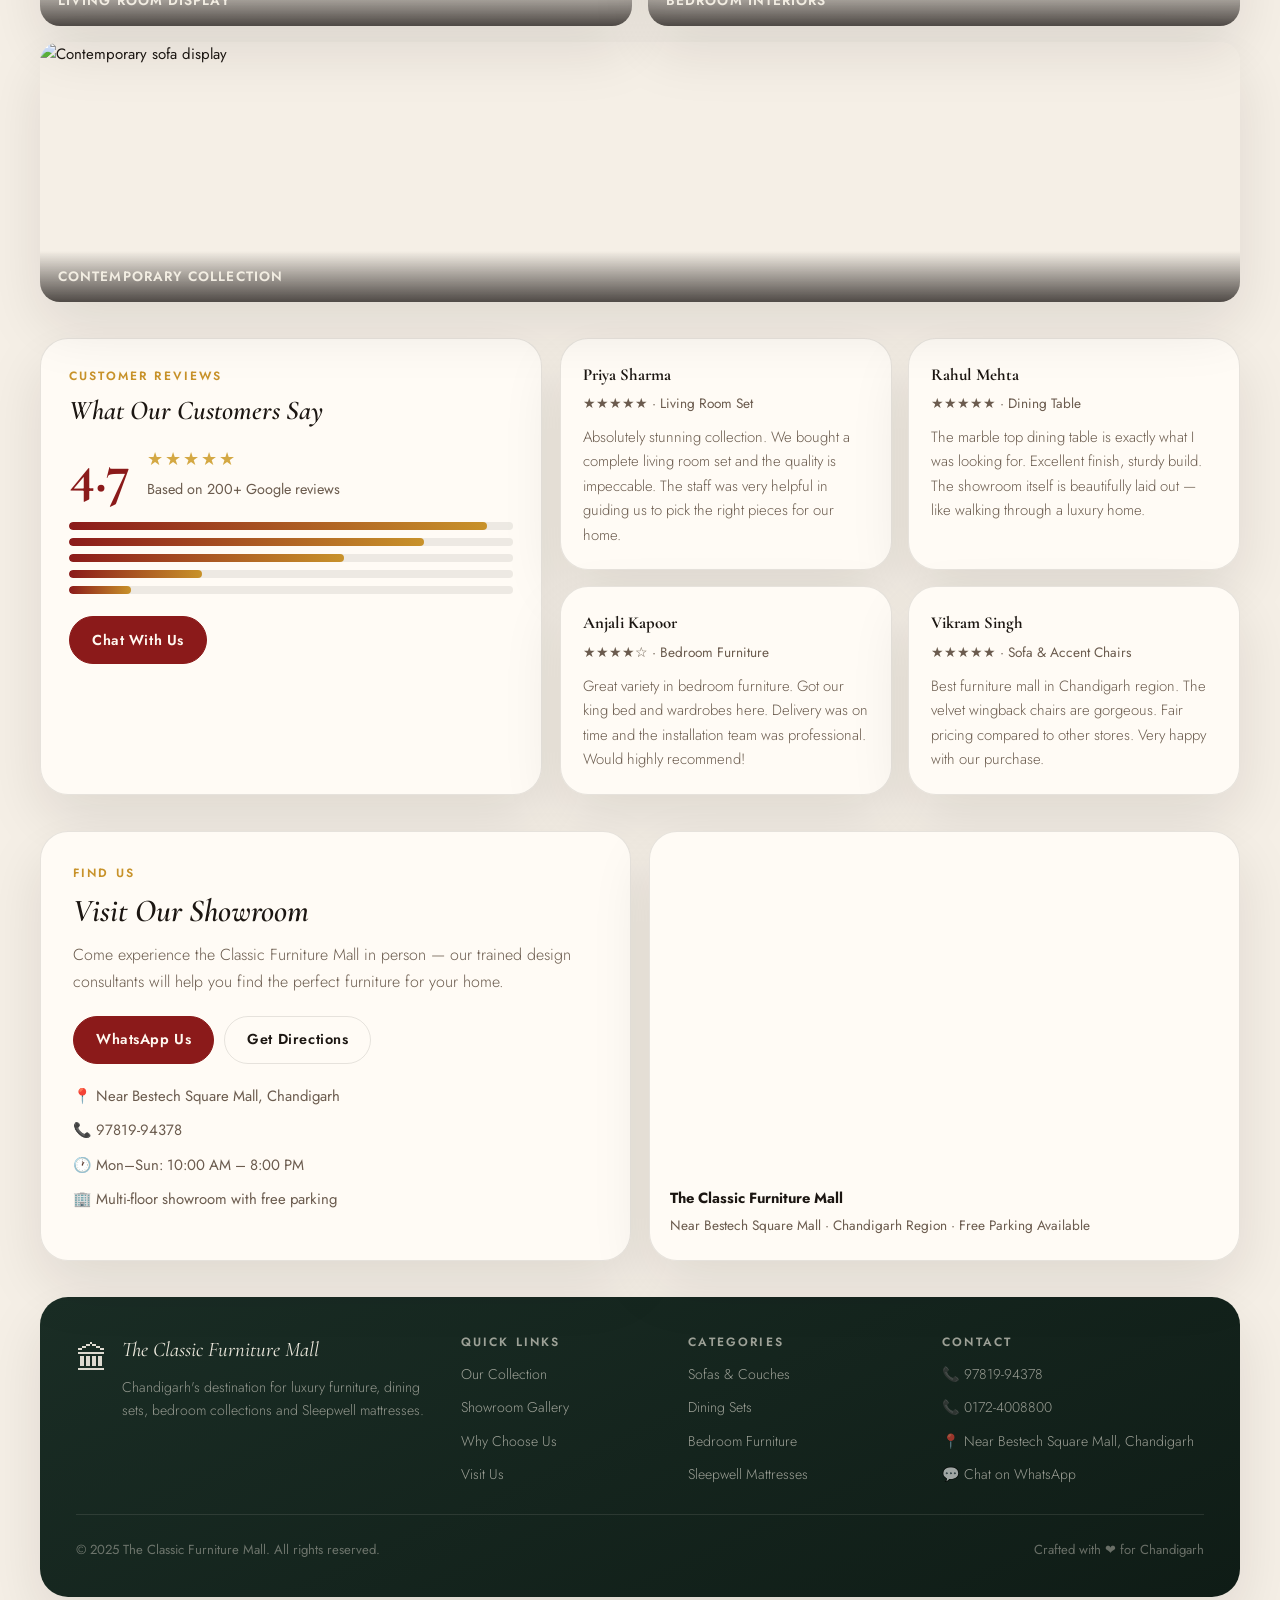
==== commit 7f953369: "Add files via upload" ====
--- a/index.html
+++ b/index.html
@@ -58,7 +58,8 @@
       <div class="hero-visual">
         <div class="hero-card">
           <img
-            src="shop.png"
+            src="https://lh3.googleusercontent.com/p/AF1QipNsKlOm7OBQ0aMHYqYMuPVW2w9f6O9CKT8M5Bg=s1360-w1360-h1020"
+            alt="Classic Furniture Mall showroom interior with luxury sofa set"
             onerror="this.src='https://images.unsplash.com/photo-1555041469-a586c61ea9bc?w=800&q=80'; this.onerror=null;"
           />
           <div class="hero-card-bar">
@@ -366,7 +367,7 @@
         </div>
         <ul class="detail-list">
           <li>📍 Near Bestech Square Mall, Chandigarh</li>
-          <li>📞 87290-00378 / 0172-4008800</li>
+          <li>📞 97819-94378</li>
           <li>🕐 Mon–Sun: 10:00 AM – 8:00 PM</li>
           <li>🏢 Multi-floor showroom with free parking</li>
         </ul>
@@ -428,7 +429,7 @@
         <div>
           <p class="footer-head">Contact</p>
           <ul class="footer-links">
-            <li>📞 87290-00378</li>
+            <li>📞 97819-94378</li>
             <li>📞 0172-4008800</li>
             <li>📍 Near Bestech Square Mall, Chandigarh</li>
             <li><a id="footer-whatsapp" href="#" target="_blank" rel="noopener">💬 Chat on WhatsApp</a></li>
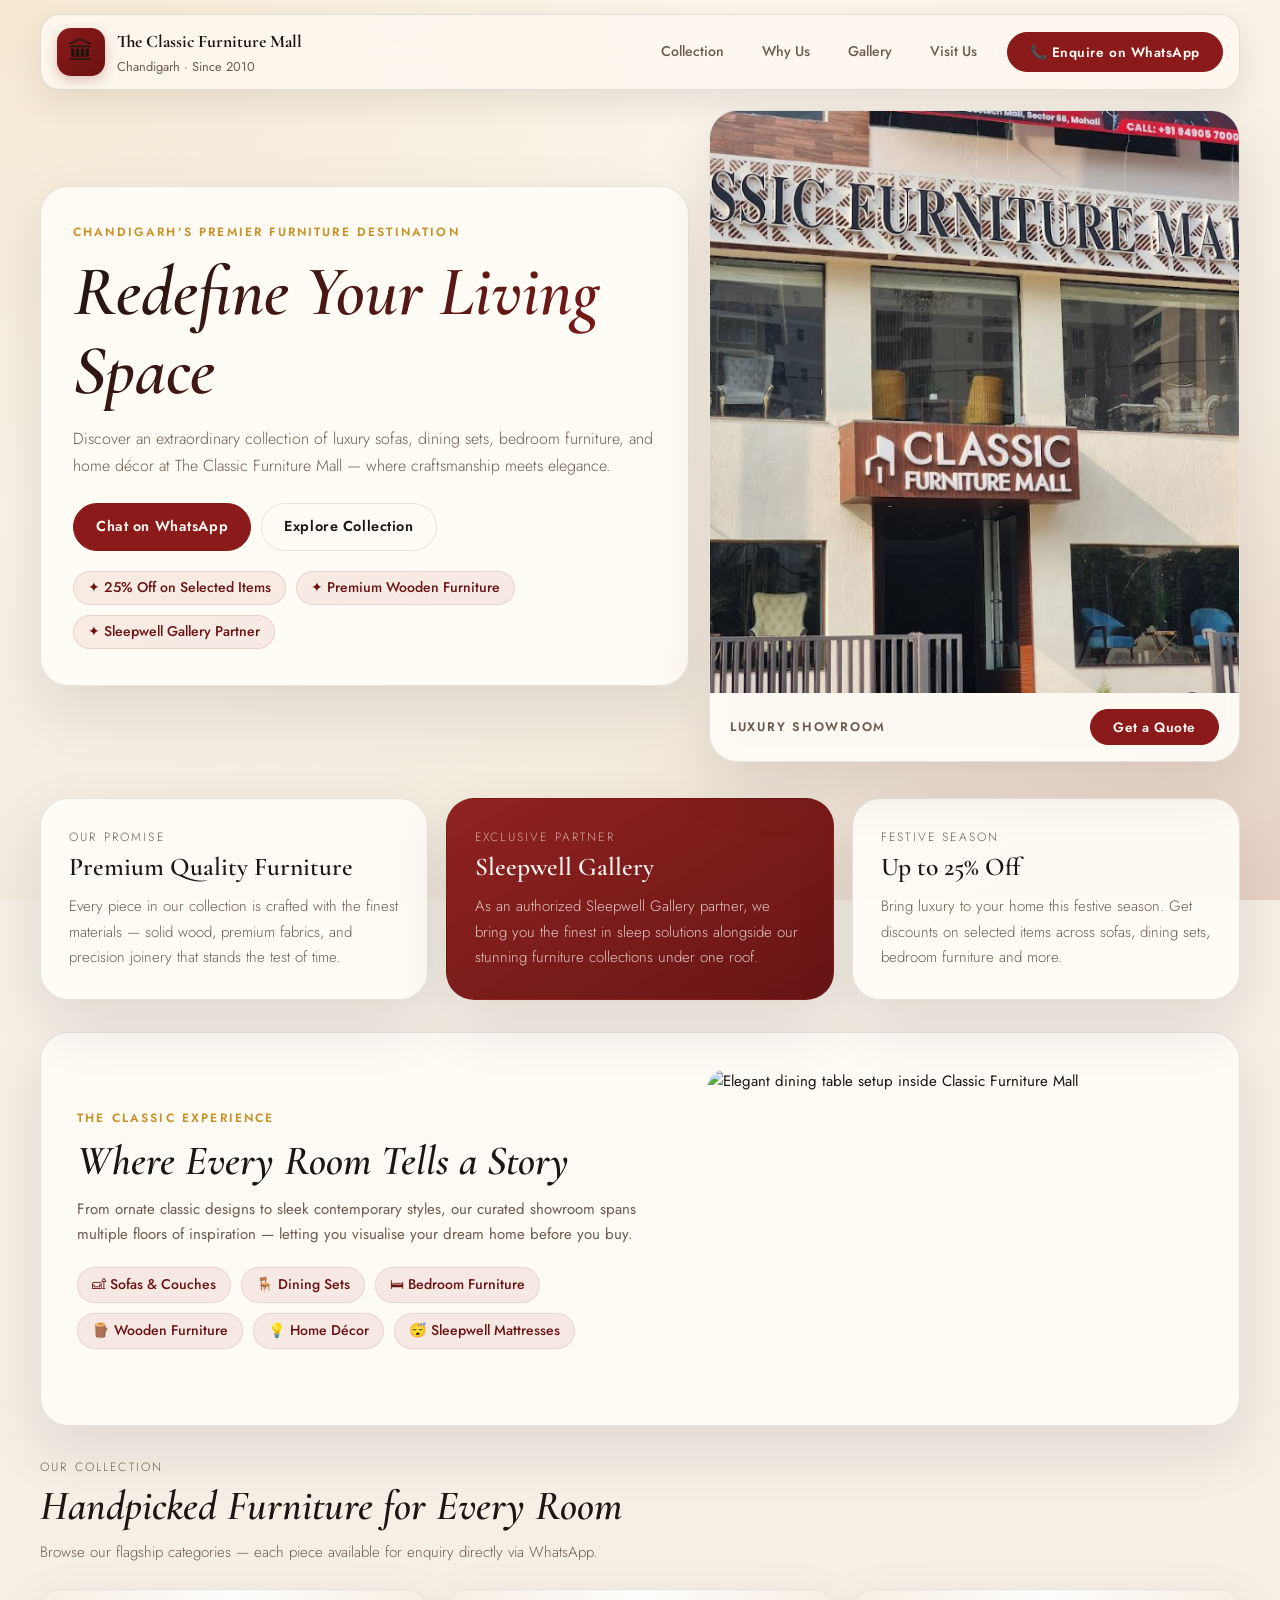
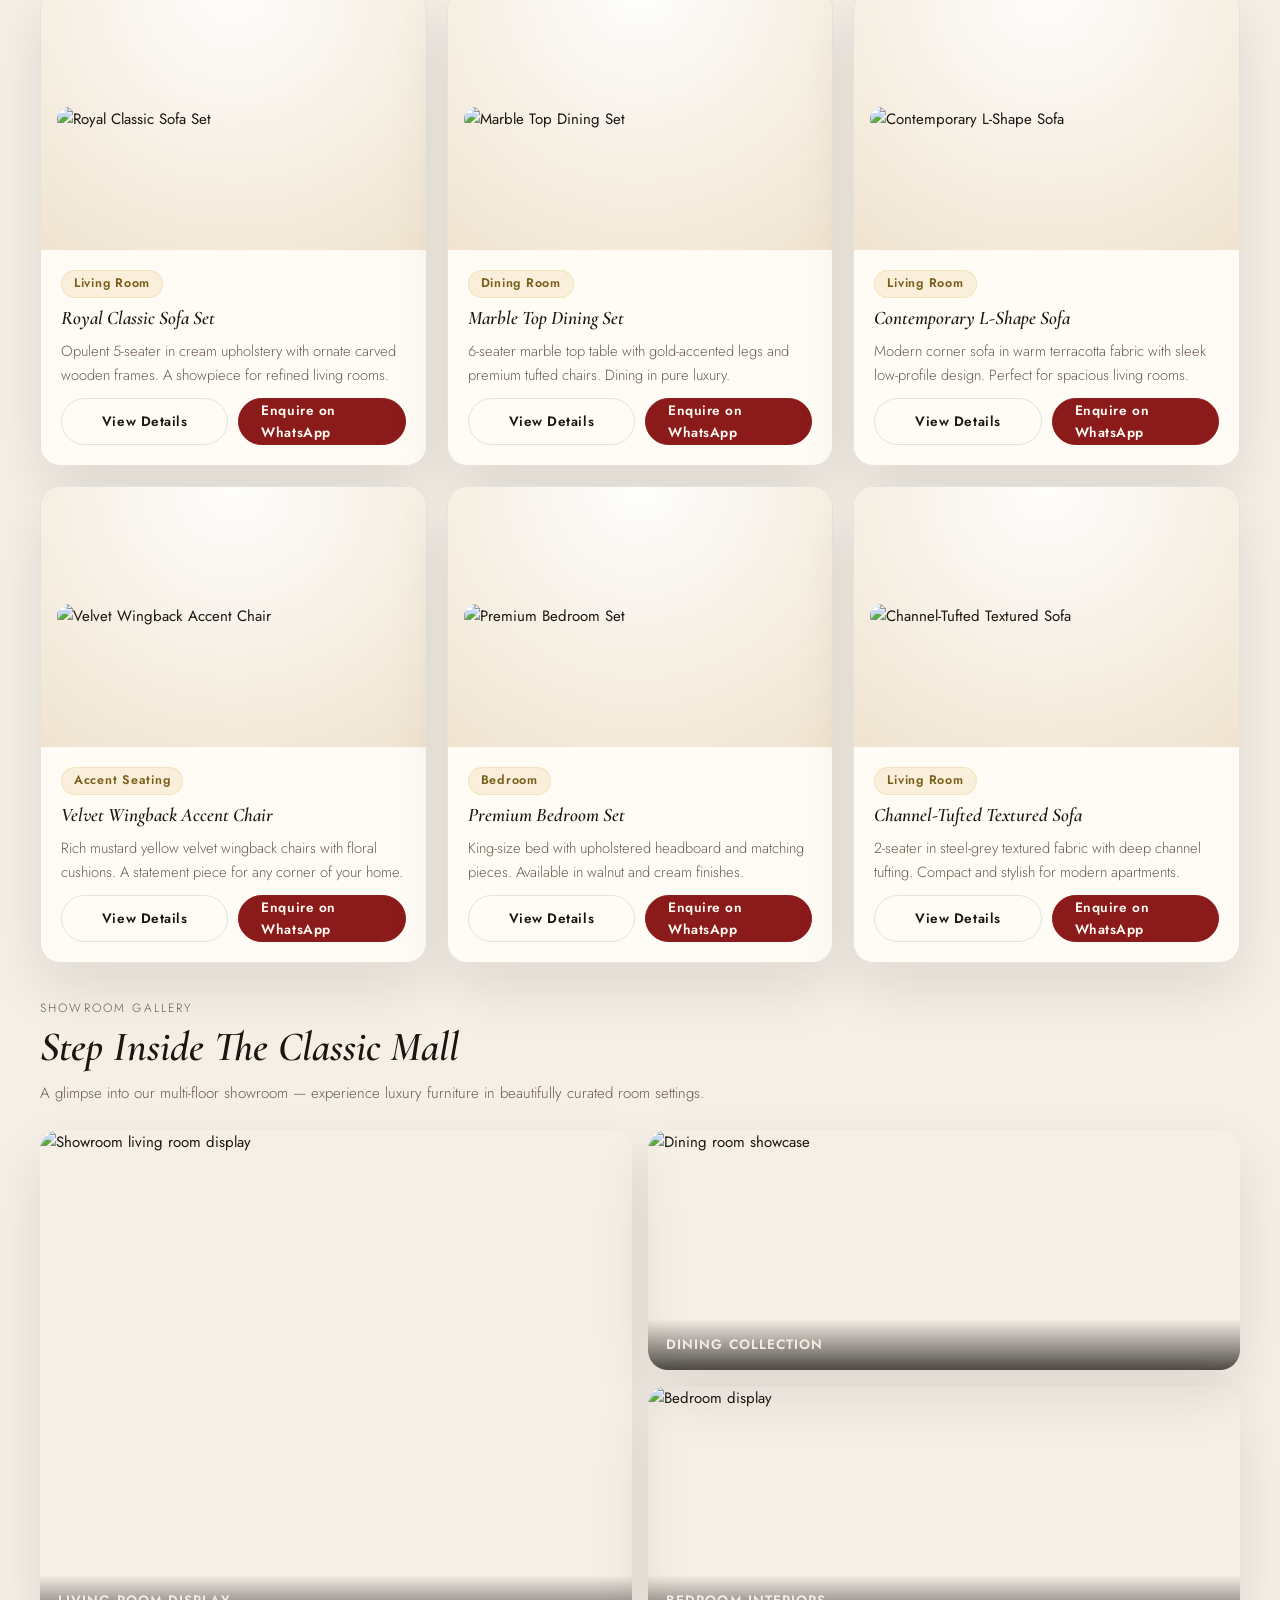
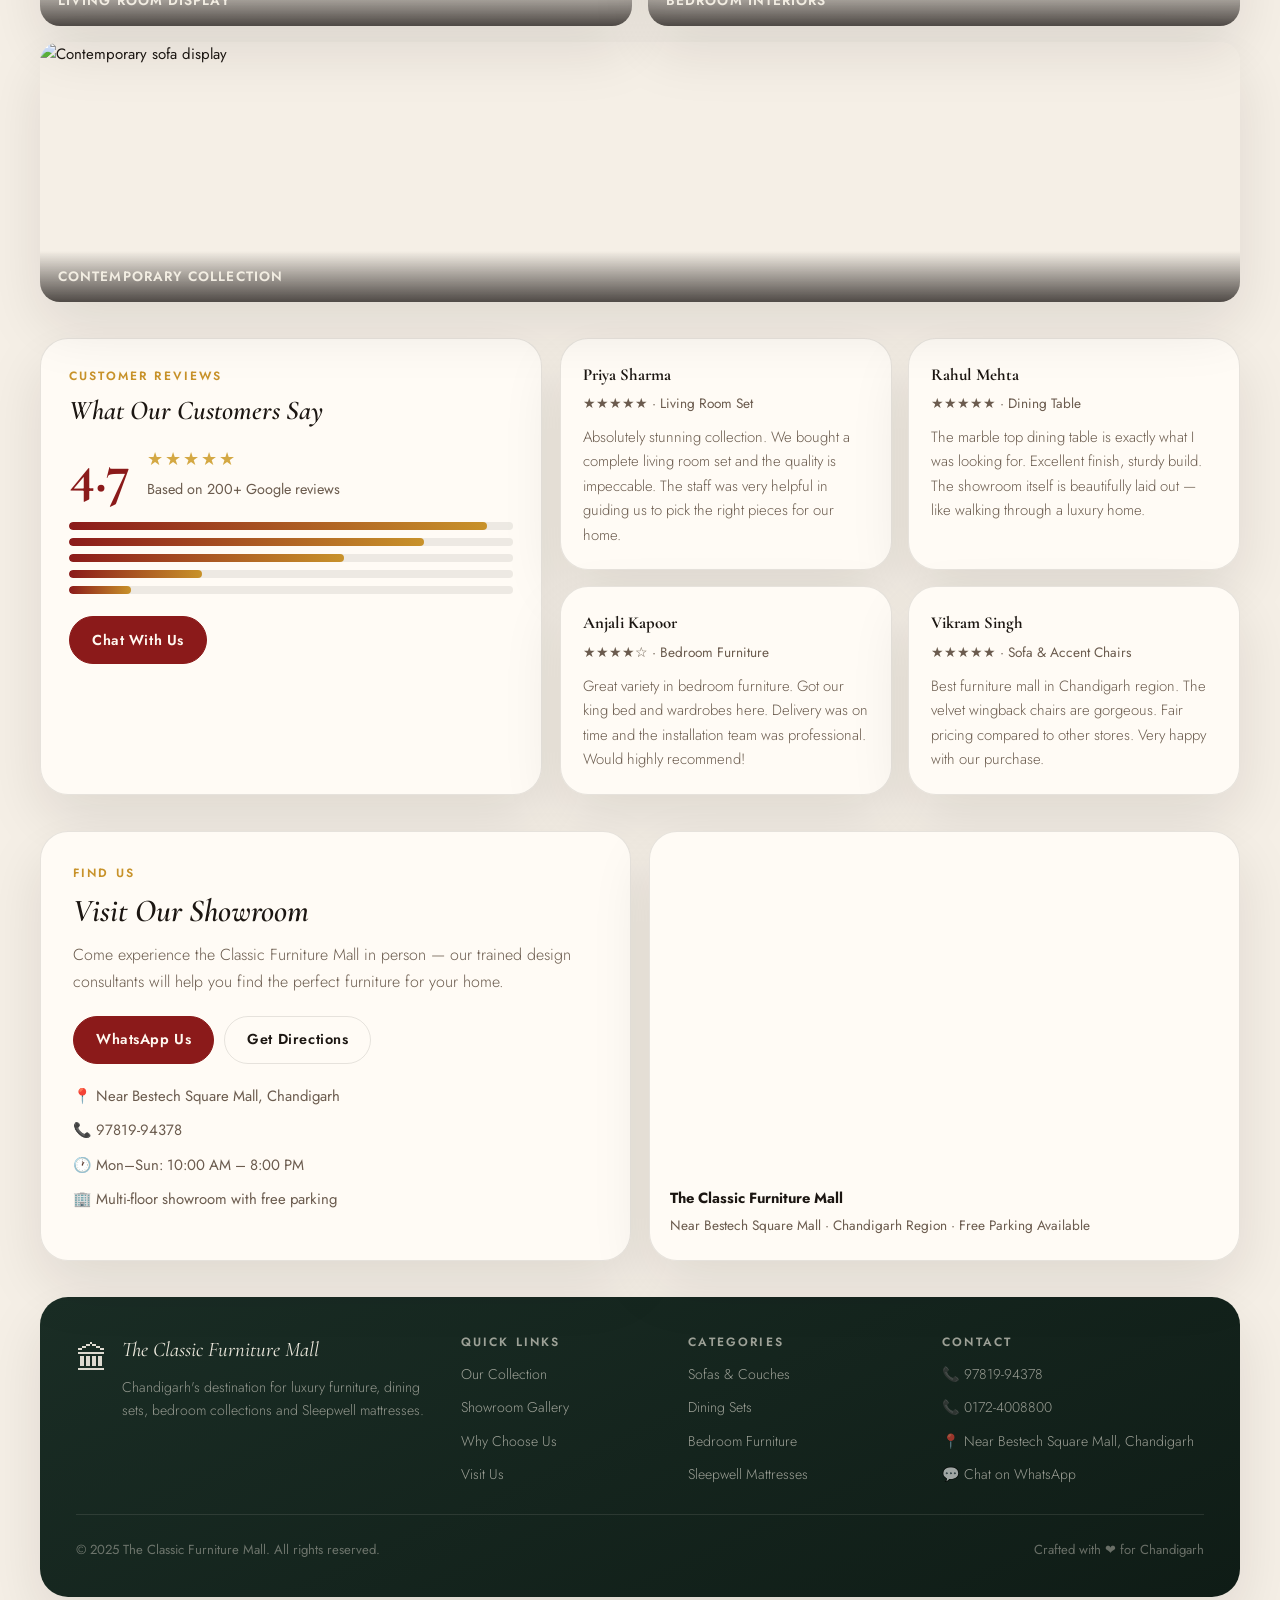
==== commit ac372d6c: "Update index.html" ====
--- a/index.html
+++ b/index.html
@@ -58,7 +58,7 @@
       <div class="hero-visual">
         <div class="hero-card">
           <img
-            src="https://lh3.googleusercontent.com/p/AF1QipNsKlOm7OBQ0aMHYqYMuPVW2w9f6O9CKT8M5Bg=s1360-w1360-h1020"
+            src="shop.png"
             alt="Classic Furniture Mall showroom interior with luxury sofa set"
             onerror="this.src='https://images.unsplash.com/photo-1555041469-a586c61ea9bc?w=800&q=80'; this.onerror=null;"
           />
